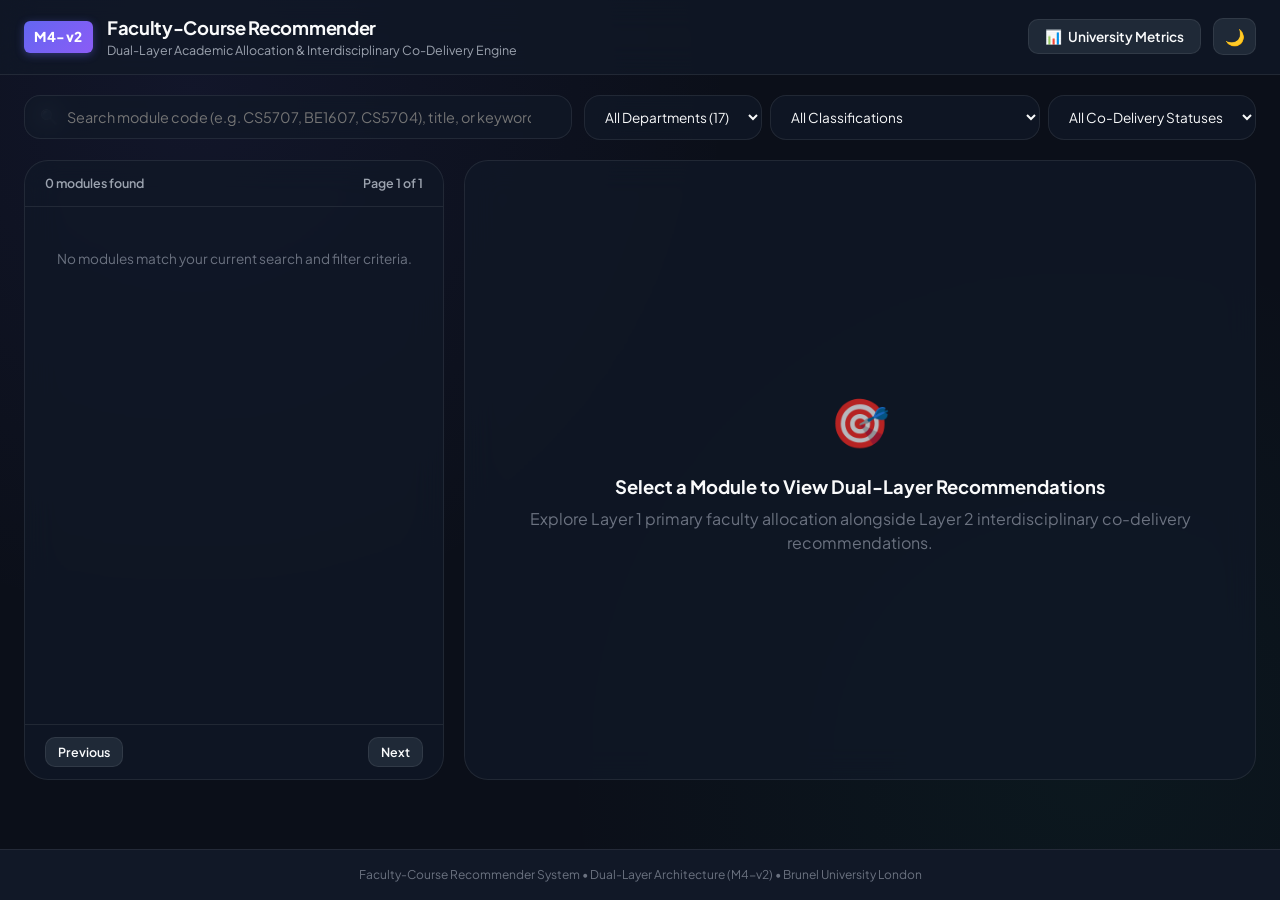
==== index.html @ 1682c849 "feat(ui): add interactive web dashboard and remove landmark presets section" ====
<!DOCTYPE html>
<html lang="en">
<head>
  <meta charset="UTF-8">
  <meta name="viewport" content="width=device-width, initial-scale=1.0">
  <title>Faculty-Course Dual-Layer Recommender (M4-v2)</title>
  <link rel="preconnect" href="https://fonts.googleapis.com">
  <link rel="preconnect" href="https://fonts.gstatic.com" crossorigin>
  <link href="https://fonts.googleapis.com/css2?family=Plus+Jakarta+Sans:wght@300;400;500;600;700;800&family=JetBrains+Mono:wght@400;500;600&display=swap" rel="stylesheet">
  <link rel="stylesheet" href="css/style.css">
</head>
<body class="dark-theme">
  <!-- Header / Navigation -->
  <header class="app-header">
    <div class="header-container">
      <div class="brand-section">
        <div class="logo-badge">M4-v2</div>
        <div class="brand-info">
          <h1>Faculty-Course Recommender</h1>
          <p class="subtitle">Dual-Layer Academic Allocation &amp; Interdisciplinary Co-Delivery Engine</p>
        </div>
      </div>
      <div class="header-actions">
        <button id="toggle-stats-btn" class="btn btn-secondary">
          <span class="icon">📊</span> University Metrics
        </button>
        <button id="theme-toggle" class="btn btn-icon" title="Toggle Theme">
          <span class="theme-icon">🌙</span>
        </button>
      </div>
    </div>
  </header>

  <!-- Metrics / KPI Analytics Panel -->
  <section id="metrics-panel" class="metrics-panel">
    <div class="metrics-container">
      <div class="kpi-grid">
        <div class="kpi-card">
          <div class="kpi-label">Total Catalog Modules</div>
          <div class="kpi-value" id="kpi-total-modules">1,575</div>
          <div class="kpi-subtext">Evaluated University-Wide</div>
        </div>
        <div class="kpi-card">
          <div class="kpi-label">Taught Curriculum Units</div>
          <div class="kpi-value" id="kpi-taught-modules">1,528</div>
          <div class="kpi-subtext">Excludes 47 Placements/Dissertations</div>
        </div>
        <div class="kpi-card highlight-card">
          <div class="kpi-label">Taught Collaboration Coverage</div>
          <div class="kpi-value highlight-text" id="kpi-coverage-pct">81.94%</div>
          <div class="kpi-subtext">1,252 Modules with Co-Delivery</div>
        </div>
        <div class="kpi-card">
          <div class="kpi-label">Interdisciplinary Pairings</div>
          <div class="kpi-value" id="kpi-total-pairings">2,100</div>
          <div class="kpi-subtext">Avg 1.37 Guests / Taught Module</div>
        </div>
      </div>

      <!-- Pedagogical Aspect Distribution Meter -->
      <div class="aspect-distribution-section">
        <div class="section-title-row">
          <h3>Pedagogical Aspect Opportunities Across University</h3>
          <span class="badge badge-accent">11 Interdisciplinary Domains</span>
        </div>
        <div class="aspect-bar-grid" id="aspect-bar-container">
          <!-- Populated by JavaScript -->
        </div>
      </div>
    </div>
  </section>

  <!-- Main App Layout -->
  <main class="app-main">
    <!-- Controls Bar -->
    <section class="controls-section">
      <div class="search-box">
        <span class="search-icon">🔍</span>
        <input type="text" id="module-search" placeholder="Search module code (e.g. CS5707, BE1607, CS5704), title, or keyword..." autocomplete="off">
        <button id="clear-search-btn" class="clear-btn" title="Clear search">✕</button>
      </div>

      <div class="filter-group">
        <select id="department-filter" class="select-dropdown">
          <option value="ALL">All Departments (17)</option>
        </select>

        <select id="classification-filter" class="select-dropdown">
          <option value="ALL">All Classifications</option>
          <option value="taught_academic">Taught Academic</option>
          <option value="independent_project_placement">Placement / Dissertation (Exempt)</option>
        </select>

        <select id="collaboration-filter" class="select-dropdown">
          <option value="ALL">All Co-Delivery Statuses</option>
          <option value="HAS_COLLAB">Active Co-Delivery</option>
          <option value="EXEMPT">Exempt Units</option>
          <option value="NO_COLLAB">No Gaps Identified</option>
        </select>
      </div>
    </section>

    <!-- Two-Column Explorer Layout -->
    <section class="explorer-grid">
      <!-- Left Column: Module Catalog List -->
      <aside class="module-list-panel">
        <div class="list-header">
          <span id="results-count">Loading modules...</span>
          <span id="page-indicator">Page 1</span>
        </div>
        <div class="module-items-container" id="module-list">
          <!-- Dynamic Module List Cards -->
        </div>
        <div class="pagination-controls" id="pagination-controls">
          <button id="prev-page-btn" class="btn btn-sm btn-secondary" disabled>Previous</button>
          <button id="next-page-btn" class="btn btn-sm btn-secondary">Next</button>
        </div>
      </aside>

      <!-- Right Column: Detail Recommendation View -->
      <article class="module-detail-panel" id="detail-panel">
        <div class="empty-detail-state" id="empty-state">
          <div class="empty-icon">🎯</div>
          <h3>Select a Module to View Dual-Layer Recommendations</h3>
          <p>Explore Layer 1 primary faculty allocation alongside Layer 2 interdisciplinary co-delivery recommendations.</p>
        </div>

        <div class="detail-content" id="detail-content" style="display: none;">
          <!-- Detail View Injected Dynamically -->
        </div>
      </article>
    </section>
  </main>

  <footer class="app-footer">
    <div class="footer-container">
      <p>Faculty-Course Recommender System &bull; Dual-Layer Architecture (M4-v2) &bull; Brunel University London</p>
    </div>
  </footer>

  <script src="js/app.js"></script>
</body>
</html>
---- css/style.css ----
/* ==========================================================================
   Faculty-Course Recommender: Dual-Layer (M4-v2) Design System
   ========================================================================== */

:root {
  --bg-primary: #0b0f19;
  --bg-secondary: #111827;
  --bg-card: rgba(17, 24, 39, 0.75);
  --bg-card-hover: rgba(31, 41, 55, 0.85);
  --bg-input: #1f2937;
  
  --border-color: rgba(255, 255, 255, 0.08);
  --border-focus: #6366f1;
  --border-layer-1: rgba(99, 102, 241, 0.35);
  --border-layer-2: rgba(16, 185, 129, 0.35);
  
  --text-primary: #f9fafb;
  --text-secondary: #9ca3af;
  --text-muted: #6b7280;
  
  --accent-primary: #6366f1;
  --accent-secondary: #8b5cf6;
  --accent-cyan: #06b6d4;
  --accent-emerald: #10b981;
  --accent-amber: #f59e0b;
  --accent-rose: #f43f5e;
  
  --layer1-badge: #4f46e5;
  --layer2-badge: #059669;
  
  --radius-sm: 6px;
  --radius-md: 10px;
  --radius-lg: 16px;
  --radius-xl: 24px;
  
  --shadow-sm: 0 1px 2px 0 rgba(0, 0, 0, 0.05);
  --shadow-md: 0 4px 6px -1px rgba(0, 0, 0, 0.3), 0 2px 4px -1px rgba(0, 0, 0, 0.2);
  --shadow-lg: 0 10px 15px -3px rgba(0, 0, 0, 0.4), 0 4px 6px -2px rgba(0, 0, 0, 0.3);
  --shadow-glow: 0 0 25px rgba(99, 102, 241, 0.15);
  
  --font-main: 'Plus Jakarta Sans', -apple-system, BlinkMacSystemFont, 'Segoe UI', Roboto, sans-serif;
  --font-mono: 'JetBrains Mono', monospace;
}

body.light-theme {
  --bg-primary: #f8fafc;
  --bg-secondary: #ffffff;
  --bg-card: rgba(255, 255, 255, 0.85);
  --bg-card-hover: rgba(241, 245, 249, 0.95);
  --bg-input: #f1f5f9;
  
  --border-color: rgba(0, 0, 0, 0.08);
  --border-focus: #4f46e5;
  --border-layer-1: rgba(79, 70, 229, 0.25);
  --border-layer-2: rgba(5, 150, 105, 0.25);
  
  --text-primary: #0f172a;
  --text-secondary: #475569;
  --text-muted: #94a3b8;
  
  --shadow-md: 0 4px 6px -1px rgba(0, 0, 0, 0.06);
  --shadow-lg: 0 10px 15px -3px rgba(0, 0, 0, 0.08);
  --shadow-glow: 0 0 25px rgba(99, 102, 241, 0.08);
}

/* Base Styles */
* {
  box-sizing: border-box;
  margin: 0;
  padding: 0;
}

body {
  font-family: var(--font-main);
  background-color: var(--bg-primary);
  color: var(--text-primary);
  line-height: 1.5;
  min-height: 100vh;
  display: flex;
  flex-direction: column;
  background-image: 
    radial-gradient(circle at 15% 10%, rgba(99, 102, 241, 0.08) 0%, transparent 40%),
    radial-gradient(circle at 85% 85%, rgba(16, 185, 129, 0.05) 0%, transparent 40%);
  background-attachment: fixed;
}

/* Header */
.app-header {
  background: var(--bg-card);
  backdrop-filter: blur(16px);
  border-bottom: 1px solid var(--border-color);
  position: sticky;
  top: 0;
  z-index: 50;
  padding: 0.85rem 1.5rem;
}

.header-container {
  max-width: 1440px;
  margin: 0 auto;
  display: flex;
  justify-content: space-between;
  align-items: center;
}

.brand-section {
  display: flex;
  align-items: center;
  gap: 0.85rem;
}

.logo-badge {
  background: linear-gradient(135deg, var(--accent-primary), var(--accent-secondary));
  color: #fff;
  font-weight: 800;
  font-size: 0.85rem;
  padding: 0.35rem 0.65rem;
  border-radius: var(--radius-sm);
  letter-spacing: 0.5px;
  box-shadow: 0 2px 8px rgba(99, 102, 241, 0.4);
}

.brand-info h1 {
  font-size: 1.15rem;
  font-weight: 700;
  letter-spacing: -0.3px;
}

.brand-info .subtitle {
  font-size: 0.78rem;
  color: var(--text-secondary);
}

.header-actions {
  display: flex;
  align-items: center;
  gap: 0.75rem;
}

/* Buttons */
.btn {
  font-family: var(--font-main);
  font-size: 0.85rem;
  font-weight: 600;
  padding: 0.5rem 1rem;
  border-radius: var(--radius-md);
  border: 1px solid transparent;
  cursor: pointer;
  display: inline-flex;
  align-items: center;
  gap: 0.4rem;
  transition: all 0.2s ease;
}

.btn-secondary {
  background: var(--bg-input);
  color: var(--text-primary);
  border-color: var(--border-color);
}

.btn-secondary:hover {
  background: var(--bg-card-hover);
  border-color: var(--accent-primary);
}

.btn-icon {
  background: var(--bg-input);
  color: var(--text-primary);
  border: 1px solid var(--border-color);
  padding: 0.45rem 0.65rem;
  border-radius: var(--radius-md);
  font-size: 1rem;
}

.btn-sm {
  padding: 0.35rem 0.75rem;
  font-size: 0.78rem;
}

/* Metrics & KPI Panel */
.metrics-panel {
  background: var(--bg-secondary);
  border-bottom: 1px solid var(--border-color);
  padding: 1.25rem 1.5rem;
  display: none; /* Toggled by user */
  animation: slideDown 0.3s cubic-bezier(0.16, 1, 0.3, 1);
}

.metrics-panel.open {
  display: block;
}

@keyframes slideDown {
  from { opacity: 0; transform: translateY(-10px); }
  to { opacity: 1; transform: translateY(0); }
}

.metrics-container {
  max-width: 1440px;
  margin: 0 auto;
}

.kpi-grid {
  display: grid;
  grid-template-columns: repeat(auto-fit, minmax(220px, 1fr));
  gap: 1rem;
  margin-bottom: 1.25rem;
}

.kpi-card {
  background: var(--bg-card);
  border: 1px solid var(--border-color);
  padding: 1rem 1.25rem;
  border-radius: var(--radius-lg);
  backdrop-filter: blur(8px);
}

.kpi-card.highlight-card {
  background: linear-gradient(135deg, rgba(16, 185, 129, 0.12), rgba(6, 182, 212, 0.08));
  border-color: var(--border-layer-2);
}

.kpi-label {
  font-size: 0.75rem;
  font-weight: 600;
  text-transform: uppercase;
  letter-spacing: 0.5px;
  color: var(--text-muted);
  margin-bottom: 0.25rem;
}

.kpi-value {
  font-size: 1.8rem;
  font-weight: 800;
  color: var(--text-primary);
  font-family: var(--font-mono);
}

.kpi-value.highlight-text {
  color: var(--accent-emerald);
}

.kpi-subtext {
  font-size: 0.75rem;
  color: var(--text-secondary);
}

/* Aspect Distribution */
.aspect-distribution-section {
  background: var(--bg-card);
  border: 1px solid var(--border-color);
  border-radius: var(--radius-lg);
  padding: 1.25rem;
}

.section-title-row {
  display: flex;
  justify-content: space-between;
  align-items: center;
  margin-bottom: 1rem;
}

.section-title-row h3 {
  font-size: 0.95rem;
  font-weight: 700;
}

.aspect-bar-grid {
  display: grid;
  grid-template-columns: repeat(auto-fit, minmax(280px, 1fr));
  gap: 0.75rem 1.5rem;
}

.aspect-bar-item {
  display: flex;
  flex-direction: column;
  gap: 0.25rem;
}

.aspect-bar-info {
  display: flex;
  justify-content: space-between;
  font-size: 0.78rem;
}

.aspect-bar-title {
  color: var(--text-secondary);
  font-weight: 500;
}

.aspect-bar-count {
  font-family: var(--font-mono);
  font-weight: 600;
  color: var(--text-primary);
}

.aspect-bar-track {
  height: 6px;
  background: var(--bg-input);
  border-radius: 999px;
  overflow: hidden;
}

.aspect-bar-fill {
  height: 100%;
  border-radius: 999px;
  background: linear-gradient(90deg, var(--accent-primary), var(--accent-cyan));
  transition: width 0.6s ease;
}

/* Main Content Layout */
.app-main {
  max-width: 1440px;
  margin: 0 auto;
  padding: 1.25rem 1.5rem;
  flex: 1;
  width: 100%;
  display: flex;
  flex-direction: column;
  gap: 1.25rem;
}

/* Controls Bar */
.controls-section {
  display: flex;
  flex-wrap: wrap;
  gap: 0.75rem;
  align-items: center;
}

.search-box {
  flex: 1;
  min-width: 320px;
  position: relative;
}

.search-icon {
  position: absolute;
  left: 1rem;
  top: 50%;
  transform: translateY(-50%);
  font-size: 0.9rem;
  color: var(--text-muted);
}

.search-box input {
  width: 100%;
  padding: 0.75rem 2.5rem 0.75rem 2.6rem;
  background: var(--bg-card);
  border: 1px solid var(--border-color);
  border-radius: var(--radius-lg);
  color: var(--text-primary);
  font-size: 0.9rem;
  font-family: var(--font-main);
  transition: all 0.2s ease;
  backdrop-filter: blur(12px);
}

.search-box input:focus {
  outline: none;
  border-color: var(--border-focus);
  box-shadow: 0 0 0 3px rgba(99, 102, 241, 0.2);
}

.clear-btn {
  position: absolute;
  right: 0.85rem;
  top: 50%;
  transform: translateY(-50%);
  background: transparent;
  border: none;
  color: var(--text-muted);
  cursor: pointer;
  font-size: 0.85rem;
  padding: 0.25rem;
  display: none;
}

.clear-btn.visible {
  display: block;
}

.filter-group {
  display: flex;
  flex-wrap: wrap;
  gap: 0.5rem;
}

.select-dropdown {
  background: var(--bg-card);
  color: var(--text-primary);
  border: 1px solid var(--border-color);
  padding: 0.75rem 1rem;
  border-radius: var(--radius-lg);
  font-size: 0.85rem;
  font-family: var(--font-main);
  cursor: pointer;
  backdrop-filter: blur(12px);
  transition: all 0.2s ease;
}

.select-dropdown:focus {
  outline: none;
  border-color: var(--border-focus);
}

/* Badges */
.badge {
  font-size: 0.7rem;
  font-weight: 600;
  padding: 0.2rem 0.5rem;
  border-radius: 999px;
  display: inline-flex;
  align-items: center;
  gap: 0.25rem;
  letter-spacing: 0.2px;
}

.badge-xs {
  font-size: 0.65rem;
  padding: 0.1rem 0.4rem;
}

.badge-layer1 {
  background: rgba(99, 102, 241, 0.18);
  color: #a5b4fc;
  border: 1px solid rgba(99, 102, 241, 0.35);
}

.badge-layer2 {
  background: rgba(16, 185, 129, 0.18);
  color: #6ee7b7;
  border: 1px solid rgba(16, 185, 129, 0.35);
}

.badge-accent {
  background: rgba(6, 182, 212, 0.18);
  color: #67e8f9;
  border: 1px solid rgba(6, 182, 212, 0.35);
}

.badge-warn {
  background: rgba(245, 158, 11, 0.18);
  color: #fcd34d;
  border: 1px solid rgba(245, 158, 11, 0.35);
}

.badge-gray {
  background: rgba(107, 114, 128, 0.18);
  color: #d1d5db;
  border: 1px solid rgba(107, 114, 128, 0.35);
}

/* Explorer Grid */
.explorer-grid {
  display: grid;
  grid-template-columns: 420px 1fr;
  gap: 1.25rem;
  flex: 1;
  min-height: 600px;
}

@media (max-width: 1024px) {
  .explorer-grid {
    grid-template-columns: 1fr;
  }
}

/* Left Column: Module List */
.module-list-panel {
  background: var(--bg-card);
  border: 1px solid var(--border-color);
  border-radius: var(--radius-xl);
  display: flex;
  flex-direction: column;
  overflow: hidden;
  backdrop-filter: blur(16px);
  max-height: calc(100vh - 280px);
}

.list-header {
  padding: 0.85rem 1.25rem;
  border-bottom: 1px solid var(--border-color);
  display: flex;
  justify-content: space-between;
  font-size: 0.78rem;
  color: var(--text-secondary);
  font-weight: 600;
}

.module-items-container {
  overflow-y: auto;
  flex: 1;
  padding: 0.6rem;
  display: flex;
  flex-direction: column;
  gap: 0.5rem;
}

.module-item-card {
  padding: 0.85rem 1rem;
  background: rgba(255, 255, 255, 0.02);
  border: 1px solid transparent;
  border-radius: var(--radius-lg);
  cursor: pointer;
  transition: all 0.2s ease;
  display: flex;
  flex-direction: column;
  gap: 0.4rem;
}

.module-item-card:hover {
  background: var(--bg-card-hover);
  border-color: var(--border-color);
  transform: translateX(2px);
}

.module-item-card.active {
  background: linear-gradient(135deg, rgba(99, 102, 241, 0.15), rgba(16, 185, 129, 0.08));
  border-color: var(--accent-primary);
  box-shadow: var(--shadow-glow);
}

.item-top-row {
  display: flex;
  justify-content: space-between;
  align-items: center;
}

.item-code {
  font-family: var(--font-mono);
  font-size: 0.82rem;
  font-weight: 700;
  color: var(--accent-cyan);
}

.item-title {
  font-size: 0.88rem;
  font-weight: 600;
  color: var(--text-primary);
  line-height: 1.3;
}

.item-dept {
  font-size: 0.75rem;
  color: var(--text-muted);
}

.item-footer-row {
  display: flex;
  justify-content: space-between;
  align-items: center;
  margin-top: 0.2rem;
}

.item-lead {
  font-size: 0.75rem;
  color: var(--text-secondary);
  font-weight: 500;
}

.pagination-controls {
  padding: 0.75rem 1.25rem;
  border-top: 1px solid var(--border-color);
  display: flex;
  justify-content: space-between;
  align-items: center;
}

/* Right Column: Module Detail View */
.module-detail-panel {
  background: var(--bg-card);
  border: 1px solid var(--border-color);
  border-radius: var(--radius-xl);
  padding: 1.5rem;
  overflow-y: auto;
  max-height: calc(100vh - 280px);
  backdrop-filter: blur(16px);
}

.empty-detail-state {
  height: 100%;
  min-height: 400px;
  display: flex;
  flex-direction: column;
  justify-content: center;
  align-items: center;
  text-align: center;
  color: var(--text-muted);
  padding: 2rem;
}

.empty-icon {
  font-size: 3rem;
  margin-bottom: 1rem;
  opacity: 0.7;
}

.empty-detail-state h3 {
  font-size: 1.15rem;
  color: var(--text-primary);
  margin-bottom: 0.4rem;
}

/* Detail Header Banner */
.detail-banner {
  border-bottom: 1px solid var(--border-color);
  padding-bottom: 1.25rem;
  margin-bottom: 1.5rem;
}

.banner-meta-row {
  display: flex;
  justify-content: space-between;
  align-items: center;
  margin-bottom: 0.5rem;
}

.banner-code-badge {
  font-family: var(--font-mono);
  font-size: 0.95rem;
  font-weight: 800;
  color: var(--accent-cyan);
  background: rgba(6, 182, 212, 0.12);
  padding: 0.25rem 0.65rem;
  border-radius: var(--radius-md);
  border: 1px solid rgba(6, 182, 212, 0.3);
}

.banner-title {
  font-size: 1.5rem;
  font-weight: 800;
  line-height: 1.25;
  color: var(--text-primary);
  margin-bottom: 0.5rem;
  letter-spacing: -0.5px;
}

.banner-info-grid {
  display: flex;
  flex-wrap: wrap;
  gap: 1.25rem;
  font-size: 0.82rem;
  color: var(--text-secondary);
}

.banner-info-item strong {
  color: var(--text-primary);
}

/* Dual Layer Container */
.layers-container {
  display: flex;
  flex-direction: column;
  gap: 1.75rem;
}

/* Layer Card Shared */
.layer-card {
  border-radius: var(--radius-lg);
  overflow: hidden;
  border: 1px solid var(--border-color);
  background: rgba(255, 255, 255, 0.02);
}

.layer-1-card {
  border-color: var(--border-layer-1);
}

.layer-2-card {
  border-color: var(--border-layer-2);
}

.layer-header {
  padding: 1rem 1.25rem;
  display: flex;
  justify-content: space-between;
  align-items: center;
  border-bottom: 1px solid var(--border-color);
}

.layer-1-card .layer-header {
  background: linear-gradient(90deg, rgba(99, 102, 241, 0.12), transparent);
}

.layer-2-card .layer-header {
  background: linear-gradient(90deg, rgba(16, 185, 129, 0.12), transparent);
}

.layer-title-wrap {
  display: flex;
  align-items: center;
  gap: 0.65rem;
}

.layer-title-wrap h3 {
  font-size: 1rem;
  font-weight: 700;
}

.layer-body {
  padding: 1.25rem;
}

/* Layer 1 Lead Profile */
.lead-faculty-card {
  display: flex;
  justify-content: space-between;
  align-items: center;
  background: var(--bg-input);
  border: 1px solid var(--border-color);
  padding: 1rem 1.25rem;
  border-radius: var(--radius-md);
  margin-bottom: 1rem;
}

.faculty-name-dept h4 {
  font-size: 1.05rem;
  font-weight: 700;
  color: var(--text-primary);
}

.faculty-dept-pos {
  font-size: 0.8rem;
  color: var(--text-secondary);
}

.faculty-score-pill {
  text-align: right;
}

.score-num {
  font-family: var(--font-mono);
  font-size: 1.15rem;
  font-weight: 800;
  color: var(--accent-primary);
}

.score-label {
  font-size: 0.7rem;
  color: var(--text-muted);
  text-transform: uppercase;
}

/* Top 5 Internal Faculty Accordion */
.top5-ranking-section {
  margin-top: 1rem;
}

.ranking-title {
  font-size: 0.82rem;
  font-weight: 700;
  color: var(--text-secondary);
  text-transform: uppercase;
  letter-spacing: 0.5px;
  margin-bottom: 0.65rem;
}

.internal-faculty-list {
  display: flex;
  flex-direction: column;
  gap: 0.5rem;
}

.internal-faculty-row {
  display: flex;
  justify-content: space-between;
  align-items: center;
  padding: 0.65rem 0.85rem;
  background: rgba(255, 255, 255, 0.02);
  border: 1px solid var(--border-color);
  border-radius: var(--radius-md);
  font-size: 0.82rem;
}

.rank-badge {
  font-family: var(--font-mono);
  font-size: 0.75rem;
  font-weight: 700;
  color: var(--text-muted);
  width: 28px;
}

.internal-faculty-info {
  flex: 1;
}

.internal-faculty-info strong {
  color: var(--text-primary);
}

.internal-faculty-info span {
  color: var(--text-muted);
  font-size: 0.78rem;
  margin-left: 0.4rem;
}

.topic-tags {
  display: flex;
  flex-wrap: wrap;
  gap: 0.3rem;
  margin-top: 0.25rem;
}

.topic-tag {
  background: rgba(99, 102, 241, 0.12);
  color: #c7d2fe;
  font-size: 0.68rem;
  padding: 0.1rem 0.4rem;
  border-radius: var(--radius-sm);
}

/* Layer 2 Gaps & Collaborators */
.curriculum-gaps-block {
  margin-bottom: 1.25rem;
}

.gaps-list {
  display: flex;
  flex-wrap: wrap;
  gap: 0.5rem;
  margin-top: 0.5rem;
}

.gap-pill {
  background: var(--bg-input);
  border: 1px solid var(--border-color);
  padding: 0.4rem 0.75rem;
  border-radius: var(--radius-md);
  font-size: 0.78rem;
  display: flex;
  align-items: center;
  gap: 0.5rem;
}

.gap-title {
  font-weight: 600;
  color: var(--text-primary);
}

.collab-cards-list {
  display: flex;
  flex-direction: column;
  gap: 0.85rem;
}

.collab-card {
  background: var(--bg-input);
  border: 1px solid var(--border-layer-2);
  border-radius: var(--radius-md);
  padding: 1rem 1.25rem;
  display: flex;
  flex-direction: column;
  gap: 0.65rem;
  box-shadow: 0 4px 12px rgba(0, 0, 0, 0.15);
}

.collab-card-header {
  display: flex;
  justify-content: space-between;
  align-items: flex-start;
}

.collab-name-dept h4 {
  font-size: 1rem;
  font-weight: 700;
  color: var(--text-primary);
}

.collab-dept {
  font-size: 0.8rem;
  color: var(--accent-emerald);
  font-weight: 600;
}

.collab-aspect-badge {
  background: rgba(16, 185, 129, 0.15);
  color: #6ee7b7;
  border: 1px solid rgba(16, 185, 129, 0.3);
  font-size: 0.75rem;
  font-weight: 600;
  padding: 0.25rem 0.6rem;
  border-radius: var(--radius-sm);
}

.collab-rationale {
  font-size: 0.82rem;
  color: var(--text-secondary);
  line-height: 1.45;
  background: rgba(0, 0, 0, 0.2);
  padding: 0.65rem 0.85rem;
  border-radius: var(--radius-sm);
  border-left: 3px solid var(--accent-emerald);
}

.collab-scores-row {
  display: flex;
  gap: 1.5rem;
  font-size: 0.75rem;
  color: var(--text-muted);
}

.collab-score-item strong {
  color: var(--text-primary);
  font-family: var(--font-mono);
}

/* Exemption Block */
.exemption-banner {
  background: rgba(107, 114, 128, 0.12);
  border: 1px dashed var(--border-color);
  padding: 1.25rem;
  border-radius: var(--radius-md);
  text-align: center;
  color: var(--text-secondary);
  font-size: 0.85rem;
}

.exemption-banner strong {
  color: var(--text-primary);
  display: block;
  margin-bottom: 0.25rem;
}

/* Footer */
.app-footer {
  border-top: 1px solid var(--border-color);
  background: var(--bg-secondary);
  padding: 1rem 1.5rem;
  text-align: center;
  font-size: 0.75rem;
  color: var(--text-muted);
}
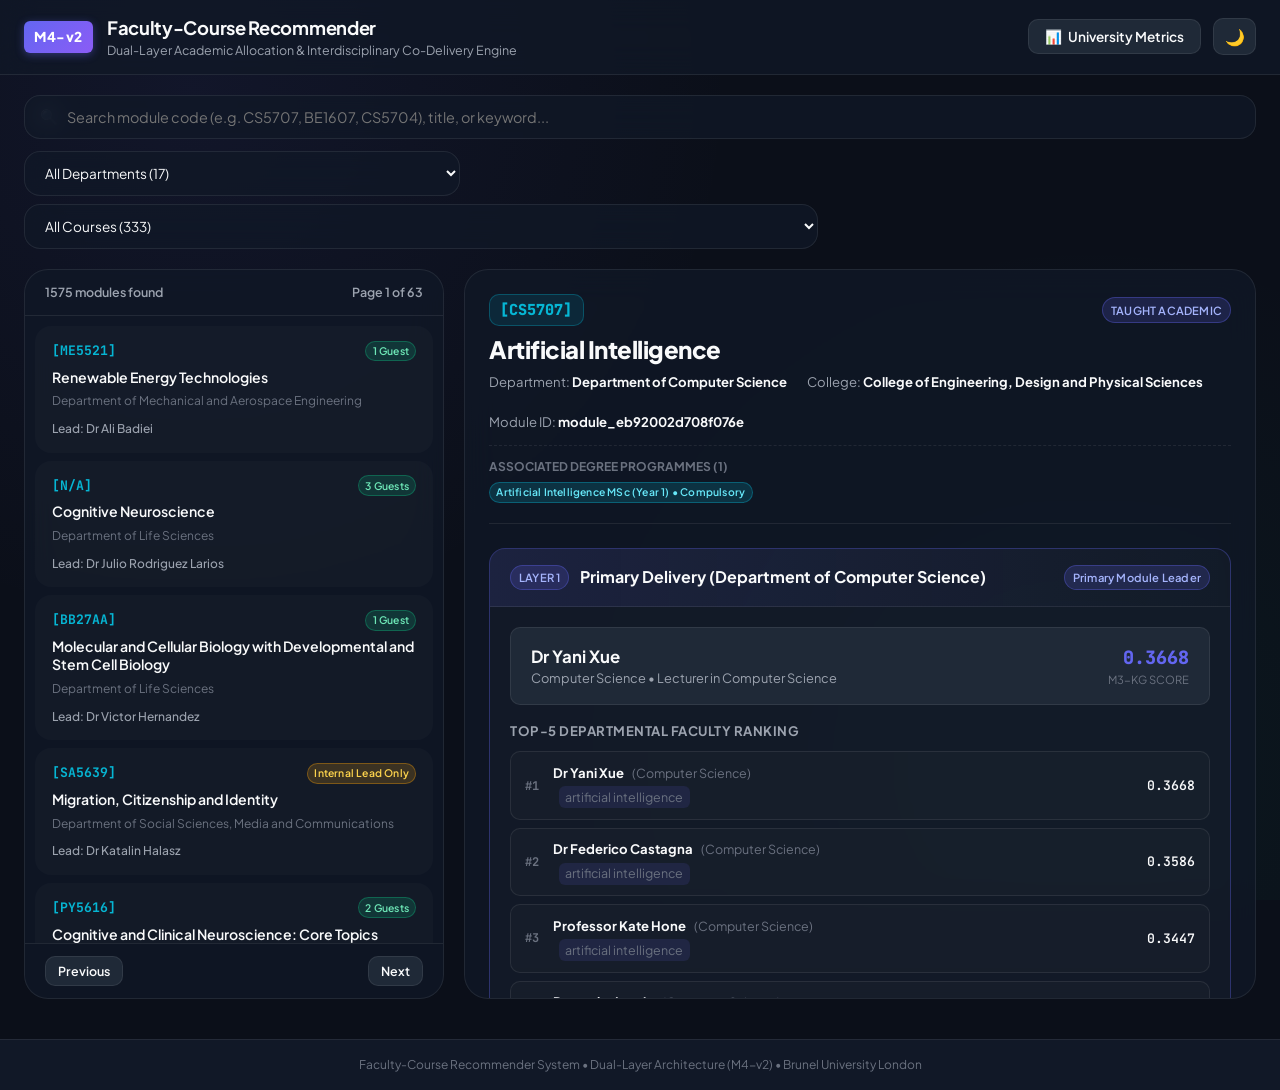
==== commit b91774f7: "feat(ui): replace classification and co-delivery filters with cascading courses dropdown" ====
--- a/index.html
+++ b/index.html
@@ -81,21 +81,12 @@
       </div>
 
       <div class="filter-group">
-        <select id="department-filter" class="select-dropdown">
+        <select id="department-filter" class="select-dropdown" title="Filter by Offering Department">
           <option value="ALL">All Departments (17)</option>
         </select>
 
-        <select id="classification-filter" class="select-dropdown">
-          <option value="ALL">All Classifications</option>
-          <option value="taught_academic">Taught Academic</option>
-          <option value="independent_project_placement">Placement / Dissertation (Exempt)</option>
-        </select>
-
-        <select id="collaboration-filter" class="select-dropdown">
-          <option value="ALL">All Co-Delivery Statuses</option>
-          <option value="HAS_COLLAB">Active Co-Delivery</option>
-          <option value="EXEMPT">Exempt Units</option>
-          <option value="NO_COLLAB">No Gaps Identified</option>
+        <select id="course-filter" class="select-dropdown" title="Filter by Degree Course / Programme">
+          <option value="ALL">All Courses (333)</option>
         </select>
       </div>
     </section>
--- a/css/style.css
+++ b/css/style.css
@@ -457,12 +457,13 @@
   grid-template-columns: 420px 1fr;
   gap: 1.25rem;
   flex: 1;
-  min-height: 600px;
+  min-height: 750px;
 }
 
 @media (max-width: 1024px) {
   .explorer-grid {
     grid-template-columns: 1fr;
+    min-height: auto;
   }
 }
 
@@ -475,7 +476,8 @@
   flex-direction: column;
   overflow: hidden;
   backdrop-filter: blur(16px);
-  max-height: calc(100vh - 280px);
+  height: calc(100vh - 170px);
+  min-height: 720px;
 }
 
 .list-header {
@@ -574,7 +576,8 @@
   border-radius: var(--radius-xl);
   padding: 1.5rem;
   overflow-y: auto;
-  max-height: calc(100vh - 280px);
+  height: calc(100vh - 170px);
+  min-height: 720px;
   backdrop-filter: blur(16px);
 }
 
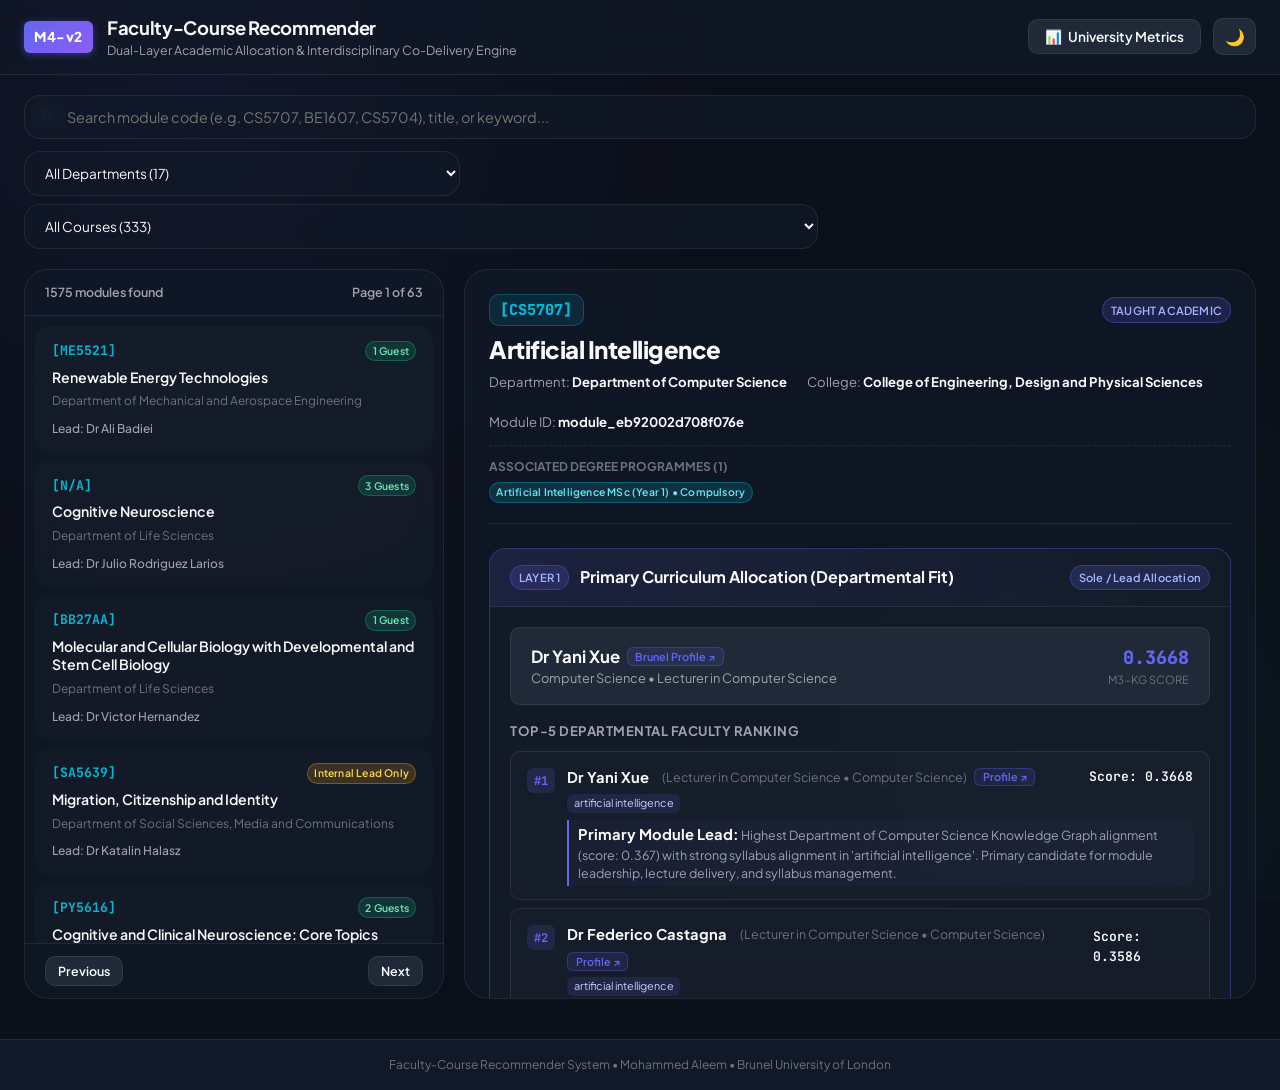
==== commit 74243c73: "Added the profile redirection link and realtime explanations" ====
--- a/index.html
+++ b/index.html
@@ -1,14 +1,18 @@
 <!DOCTYPE html>
 <html lang="en">
+
 <head>
   <meta charset="UTF-8">
   <meta name="viewport" content="width=device-width, initial-scale=1.0">
   <title>Faculty-Course Dual-Layer Recommender (M4-v2)</title>
   <link rel="preconnect" href="https://fonts.googleapis.com">
   <link rel="preconnect" href="https://fonts.gstatic.com" crossorigin>
-  <link href="https://fonts.googleapis.com/css2?family=Plus+Jakarta+Sans:wght@300;400;500;600;700;800&family=JetBrains+Mono:wght@400;500;600&display=swap" rel="stylesheet">
-  <link rel="stylesheet" href="css/style.css">
+  <link
+    href="https://fonts.googleapis.com/css2?family=Plus+Jakarta+Sans:wght@300;400;500;600;700;800&family=JetBrains+Mono:wght@400;500;600&display=swap"
+    rel="stylesheet">
+  <link rel="stylesheet" href="css/style.css?v=3">
 </head>
+
 <body class="dark-theme">
   <!-- Header / Navigation -->
   <header class="app-header">
@@ -76,7 +80,8 @@
     <section class="controls-section">
       <div class="search-box">
         <span class="search-icon">🔍</span>
-        <input type="text" id="module-search" placeholder="Search module code (e.g. CS5707, BE1607, CS5704), title, or keyword..." autocomplete="off">
+        <input type="text" id="module-search"
+          placeholder="Search module code (e.g. CS5707, BE1607, CS5704), title, or keyword..." autocomplete="off">
         <button id="clear-search-btn" class="clear-btn" title="Clear search">✕</button>
       </div>
 
@@ -113,7 +118,8 @@
         <div class="empty-detail-state" id="empty-state">
           <div class="empty-icon">🎯</div>
           <h3>Select a Module to View Dual-Layer Recommendations</h3>
-          <p>Explore Layer 1 primary faculty allocation alongside Layer 2 interdisciplinary co-delivery recommendations.</p>
+          <p>Explore Layer 1 primary faculty allocation alongside Layer 2 interdisciplinary co-delivery recommendations.
+          </p>
         </div>
 
         <div class="detail-content" id="detail-content" style="display: none;">
@@ -125,10 +131,11 @@
 
   <footer class="app-footer">
     <div class="footer-container">
-      <p>Faculty-Course Recommender System &bull; Dual-Layer Architecture (M4-v2) &bull; Brunel University London</p>
+      <p>Faculty-Course Recommender System &bull; Mohammed Aleem &bull; Brunel University of London</p>
     </div>
   </footer>
 
-  <script src="js/app.js"></script>
+  <script src="js/app.js?v=3"></script>
 </body>
-</html>
+
+</html>
--- a/css/style.css
+++ b/css/style.css
@@ -723,6 +723,50 @@
   color: var(--text-primary);
 }
 
+.faculty-name-row {
+  display: inline-flex;
+  align-items: center;
+  gap: 0.45rem;
+  flex-wrap: wrap;
+}
+
+.profile-link-badge {
+  display: inline-flex;
+  align-items: center;
+  gap: 0.2rem;
+  font-size: 0.68rem;
+  font-weight: 600;
+  color: var(--accent-primary);
+  background: rgba(99, 102, 241, 0.12);
+  border: 1px solid rgba(99, 102, 241, 0.3);
+  padding: 0.12rem 0.45rem;
+  border-radius: var(--radius-sm);
+  text-decoration: none;
+  transition: all 0.2s ease;
+  line-height: 1.2;
+}
+
+.profile-link-badge:hover {
+  background: var(--accent-primary);
+  color: #ffffff;
+  border-color: var(--accent-primary);
+  transform: translateY(-1px);
+  box-shadow: 0 2px 6px rgba(99, 102, 241, 0.35);
+}
+
+.profile-link-collab {
+  color: var(--accent-emerald);
+  background: rgba(16, 185, 129, 0.12);
+  border-color: rgba(16, 185, 129, 0.3);
+}
+
+.profile-link-collab:hover {
+  background: var(--accent-emerald);
+  color: #ffffff;
+  border-color: var(--accent-emerald);
+  box-shadow: 0 2px 6px rgba(16, 185, 129, 0.35);
+}
+
 .faculty-dept-pos {
   font-size: 0.8rem;
   color: var(--text-secondary);
@@ -767,42 +811,73 @@
 
 .internal-faculty-row {
   display: flex;
-  justify-content: space-between;
-  align-items: center;
-  padding: 0.65rem 0.85rem;
+  align-items: flex-start;
+  gap: 0.75rem;
+  padding: 0.85rem 1rem;
   background: rgba(255, 255, 255, 0.02);
   border: 1px solid var(--border-color);
   border-radius: var(--radius-md);
   font-size: 0.82rem;
+  transition: all 0.2s ease;
+}
+
+.internal-faculty-row:hover {
+  background: rgba(255, 255, 255, 0.04);
+  border-color: rgba(99, 102, 241, 0.3);
 }
 
 .rank-badge {
   font-family: var(--font-mono);
   font-size: 0.75rem;
   font-weight: 700;
-  color: var(--text-muted);
-  width: 28px;
+  color: var(--accent-primary);
+  background: rgba(99, 102, 241, 0.15);
+  padding: 0.2rem 0.45rem;
+  border-radius: var(--radius-sm);
+  text-align: center;
+  margin-top: 0.15rem;
 }
 
 .internal-faculty-info {
   flex: 1;
 }
 
+.internal-faculty-header-line {
+  display: flex;
+  justify-content: space-between;
+  align-items: center;
+  margin-bottom: 0.25rem;
+}
+
 .internal-faculty-info strong {
   color: var(--text-primary);
-}
-
-.internal-faculty-info span {
+  font-size: 0.92rem;
+}
+
+.faculty-pos-dept {
   color: var(--text-muted);
   font-size: 0.78rem;
-  margin-left: 0.4rem;
+  margin-left: 0.35rem;
+}
+
+.internal-faculty-rationale {
+  margin-top: 0.45rem;
+  font-size: 0.78rem;
+  line-height: 1.45;
+  color: var(--text-secondary);
+  border-left: 2px solid var(--accent-primary);
+  padding-left: 0.55rem;
+  background: rgba(99, 102, 241, 0.04);
+  padding-top: 0.25rem;
+  padding-bottom: 0.25rem;
+  border-radius: 0 var(--radius-sm) var(--radius-sm) 0;
 }
 
 .topic-tags {
   display: flex;
   flex-wrap: wrap;
   gap: 0.3rem;
-  margin-top: 0.25rem;
+  margin-top: 0.35rem;
 }
 
 .topic-tag {
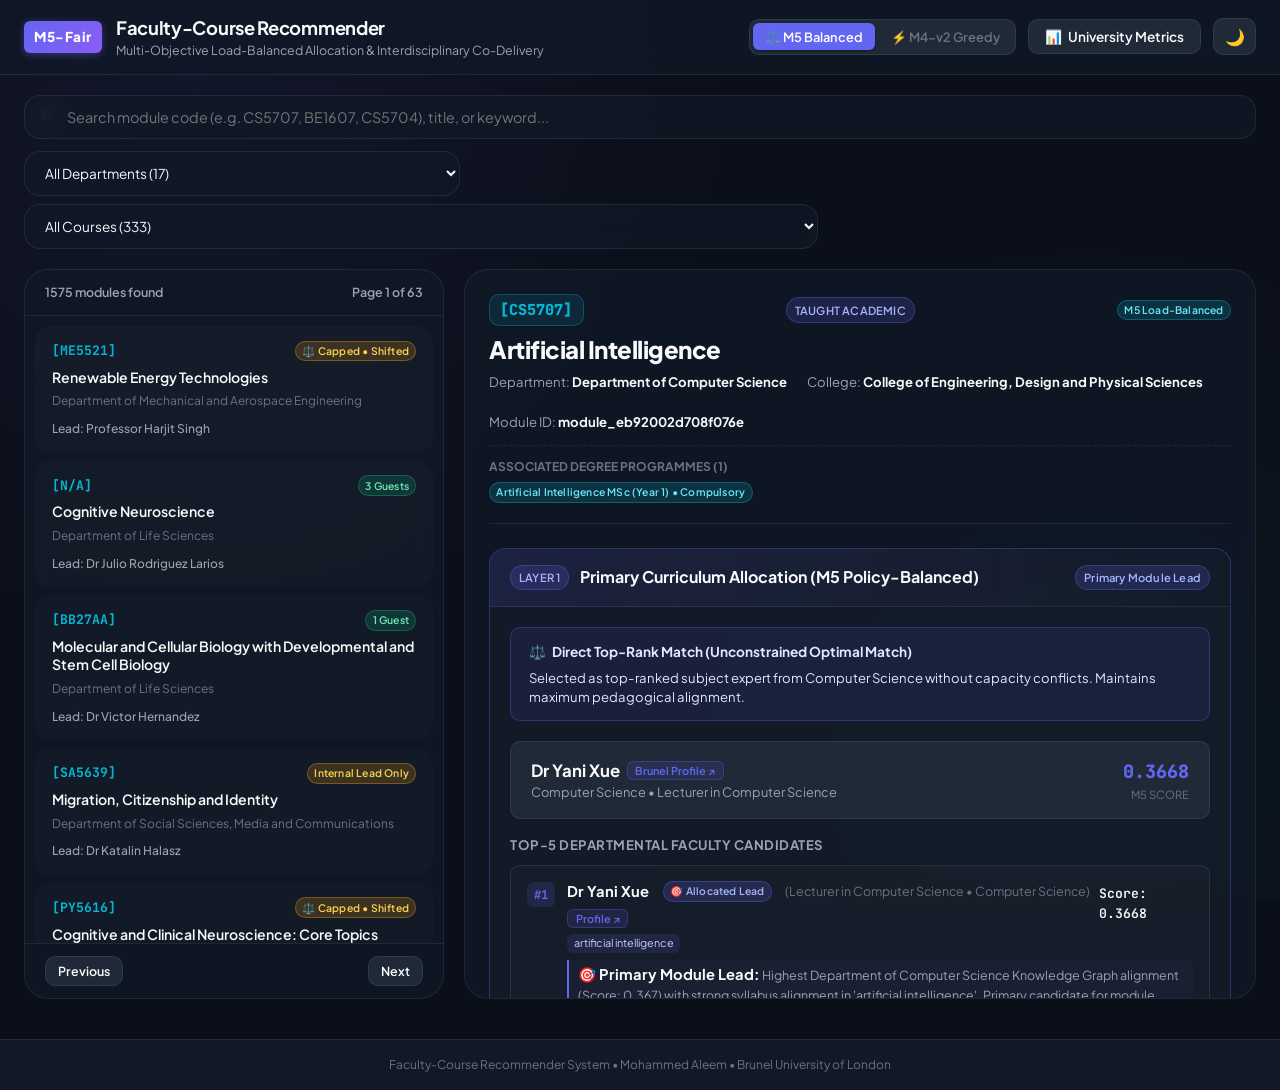
==== commit 10897851: "Added m5 implementation-initial" ====
--- a/index.html
+++ b/index.html
@@ -18,13 +18,22 @@
   <header class="app-header">
     <div class="header-container">
       <div class="brand-section">
-        <div class="logo-badge">M4-v2</div>
+        <div class="logo-badge" id="app-version-badge">M5-Fair</div>
         <div class="brand-info">
           <h1>Faculty-Course Recommender</h1>
-          <p class="subtitle">Dual-Layer Academic Allocation &amp; Interdisciplinary Co-Delivery Engine</p>
+          <p class="subtitle">Multi-Objective Load-Balanced Allocation &amp; Interdisciplinary Co-Delivery</p>
         </div>
       </div>
       <div class="header-actions">
+        <!-- Model / Engine Mode Switcher -->
+        <div class="mode-switch-group">
+          <button id="mode-m5-btn" class="btn btn-mode active" title="M5: Multi-Objective Constrained Load Balancing (Fairness & Capacity Quotas)">
+            ⚖️ M5 Balanced
+          </button>
+          <button id="mode-m4-btn" class="btn btn-mode" title="M4-v2: Unconstrained Greedy Expertise Matching">
+            ⚡ M4-v2 Greedy
+          </button>
+        </div>
         <button id="toggle-stats-btn" class="btn btn-secondary">
           <span class="icon">📊</span> University Metrics
         </button>
@@ -50,14 +59,24 @@
           <div class="kpi-subtext">Excludes 47 Placements/Dissertations</div>
         </div>
         <div class="kpi-card highlight-card">
-          <div class="kpi-label">Taught Collaboration Coverage</div>
-          <div class="kpi-value highlight-text" id="kpi-coverage-pct">81.94%</div>
-          <div class="kpi-subtext">1,252 Modules with Co-Delivery</div>
+          <div class="kpi-label">Workload Gini Inequality</div>
+          <div class="kpi-value highlight-text" id="kpi-gini-val">0.5385</div>
+          <div class="kpi-subtext" id="kpi-gini-subtext">M5: -29.02% Inequality Drop vs Greedy (0.7587)</div>
         </div>
         <div class="kpi-card">
-          <div class="kpi-label">Interdisciplinary Pairings</div>
-          <div class="kpi-value" id="kpi-total-pairings">2,100</div>
-          <div class="kpi-subtext">Avg 1.37 Guests / Taught Module</div>
+          <div class="kpi-label">Active Faculty Utilization</div>
+          <div class="kpi-value" id="kpi-faculty-util">64.72%</div>
+          <div class="kpi-subtext" id="kpi-util-subtext">410 / 634 Faculty (+15.8% vs Greedy)</div>
+        </div>
+        <div class="kpi-card">
+          <div class="kpi-label">Taught Co-Delivery Coverage</div>
+          <div class="kpi-value" id="kpi-coverage-pct">81.94%</div>
+          <div class="kpi-subtext">1,252 Modules with Interdisciplinary Guests</div>
+        </div>
+        <div class="kpi-card">
+          <div class="kpi-label">Top-10 Workload Share</div>
+          <div class="kpi-value" id="kpi-top10-conc">9.62%</div>
+          <div class="kpi-subtext">Halved from 17.93% in Greedy</div>
         </div>
       </div>
 
--- a/css/style.css
+++ b/css/style.css
@@ -1000,6 +1000,90 @@
   margin-bottom: 0.25rem;
 }
 
+/* M5 Mode Switcher & Policy Alert Styling */
+.mode-switch-group {
+  display: flex;
+  background: var(--bg-input);
+  border: 1px solid var(--border-color);
+  border-radius: var(--radius-md);
+  padding: 0.2rem;
+  gap: 0.2rem;
+}
+
+.btn-mode {
+  background: transparent;
+  color: var(--text-muted);
+  border: none;
+  font-family: var(--font-main);
+  font-size: 0.8rem;
+  font-weight: 600;
+  padding: 0.35rem 0.75rem;
+  border-radius: var(--radius-sm);
+  cursor: pointer;
+  transition: all 0.2s ease;
+}
+
+.btn-mode:hover {
+  color: var(--text-primary);
+}
+
+.btn-mode.active {
+  background: var(--accent-primary);
+  color: #ffffff;
+  box-shadow: 0 1px 3px rgba(0, 0, 0, 0.3);
+}
+
+.m5-policy-banner {
+  margin-bottom: 1.25rem;
+  padding: 0.9rem 1.1rem;
+  border-radius: var(--radius-md);
+  font-size: 0.82rem;
+  line-height: 1.45;
+  display: flex;
+  flex-direction: column;
+  gap: 0.35rem;
+}
+
+.m5-policy-banner.balanced-optimal {
+  background: rgba(99, 102, 241, 0.1);
+  border: 1px solid rgba(99, 102, 241, 0.3);
+  color: #e0e7ff;
+}
+
+.m5-policy-banner.capacity-enforced {
+  background: rgba(245, 158, 11, 0.1);
+  border: 1px solid rgba(245, 158, 11, 0.3);
+  color: #fef3c7;
+}
+
+.m5-policy-title {
+  font-weight: 700;
+  font-size: 0.85rem;
+  display: flex;
+  align-items: center;
+  gap: 0.4rem;
+}
+
+.m5-policy-balanced-optimal .m5-policy-title {
+  color: #818cf8;
+}
+
+.m5-policy-capacity-enforced .m5-policy-title {
+  color: #fbbf24;
+}
+
+.m5-displaced-tag {
+  display: inline-block;
+  background: rgba(239, 68, 68, 0.15);
+  color: #fca5a5;
+  border: 1px solid rgba(239, 68, 68, 0.3);
+  font-size: 0.72rem;
+  padding: 0.15rem 0.45rem;
+  border-radius: var(--radius-sm);
+  margin-right: 0.3rem;
+  margin-top: 0.2rem;
+}
+
 /* Footer */
 .app-footer {
   border-top: 1px solid var(--border-color);
@@ -1009,3 +1093,4 @@
   font-size: 0.75rem;
   color: var(--text-muted);
 }
+
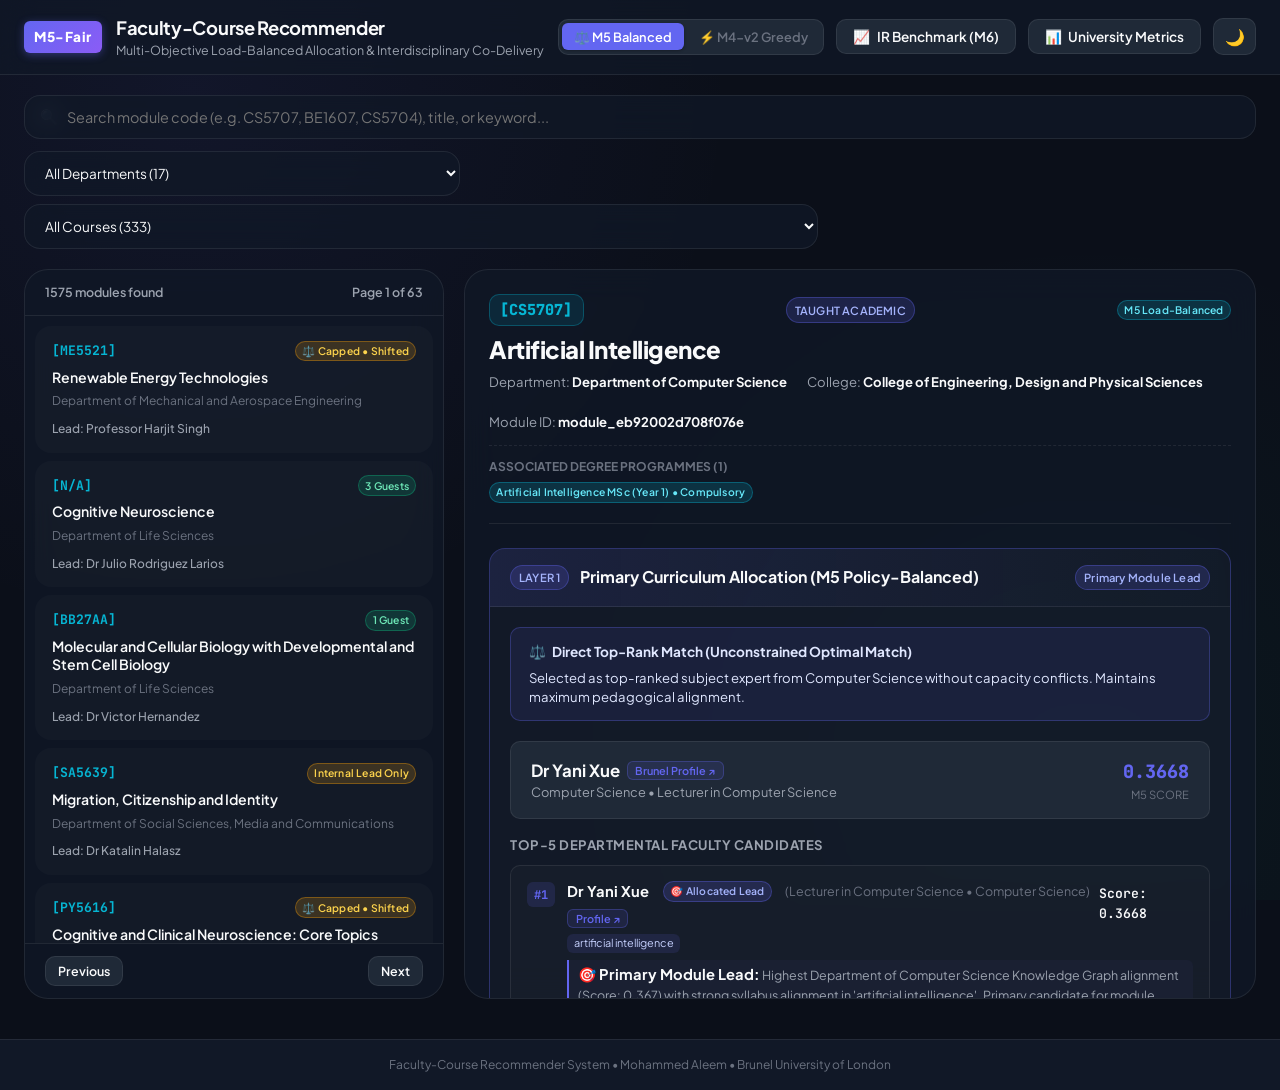
==== commit b3b8d8b2: "Implemented M6 metrics" ====
--- a/index.html
+++ b/index.html
@@ -34,6 +34,9 @@
             ⚡ M4-v2 Greedy
           </button>
         </div>
+        <button id="toggle-m6-btn" class="btn btn-secondary" title="M6: Formal Information Retrieval Benchmark & Statistical Reliability">
+          <span class="icon">📈</span> IR Benchmark (M6)
+        </button>
         <button id="toggle-stats-btn" class="btn btn-secondary">
           <span class="icon">📊</span> University Metrics
         </button>
@@ -148,13 +151,142 @@
     </section>
   </main>
 
+  <!-- M6 Benchmark & Statistical Reliability Modal -->
+  <div id="m6-modal" class="modal-overlay hidden">
+    <div class="modal-container benchmark-modal">
+      <div class="modal-header">
+        <div class="modal-title-group">
+          <div class="badge badge-accent">M6 Benchmark</div>
+          <h2>Formal Information Retrieval &amp; Statistical Reliability Benchmark</h2>
+          <p class="modal-subtitle">Comparative Evaluation across Ablation Spectrum (M0 → M1 → M2 → M3 → M4-v2 → M5) on Verified Ground-Truth (N=178)</p>
+        </div>
+        <button id="close-m6-modal-btn" class="modal-close-btn" title="Close Benchmark Modal">✕</button>
+      </div>
+
+      <div class="modal-body">
+        <!-- Sub-Navigation Tabs -->
+        <div class="benchmark-nav-tabs">
+          <button class="bench-tab-btn active" data-tab="tab-ir-table">📊 1. Multi-Model IR Benchmark</button>
+          <button class="bench-tab-btn" data-tab="tab-significance">🔬 2. Pairwise Hypothesis Tests (p-values)</button>
+          <button class="bench-tab-btn" data-tab="tab-reliability">🤝 3. Inter-Rater Reliability (Kappa)</button>
+          <button class="bench-tab-btn" data-tab="tab-charts">📈 4. Publication Charts Gallery</button>
+        </div>
+
+        <!-- Tab 1: Multi-Model IR Benchmark -->
+        <div id="tab-ir-table" class="bench-tab-content active">
+          <div class="benchmark-summary-banner">
+            <div class="banner-stat">
+              <span class="stat-num">N = 178</span>
+              <span class="stat-desc">Common Taught Modules Evaluated</span>
+            </div>
+            <div class="banner-stat">
+              <span class="stat-num">B = 2,000</span>
+              <span class="stat-desc">Bootstrap Resamples for 95% CI</span>
+            </div>
+            <div class="banner-stat highlight">
+              <span class="stat-num">+235.0%</span>
+              <span class="stat-desc">NDCG@5 Jump from TF-IDF (M0) to Neural (M2)</span>
+            </div>
+            <div class="banner-stat highlight-green">
+              <span class="stat-num">99.4%</span>
+              <span class="stat-desc">NDCG Retention in Balanced M5 vs Greedy</span>
+            </div>
+          </div>
+
+          <div class="table-responsive">
+            <table class="benchmark-table" id="benchmark-ir-table">
+              <thead>
+                <tr>
+                  <th>Model Architecture</th>
+                  <th>NDCG@5 (95% CI)</th>
+                  <th>Precision@1 (Strict)</th>
+                  <th>Precision@5 (Strict)</th>
+                  <th>MRR (Strict)</th>
+                  <th>MAP@5 (Strict)</th>
+                  <th>Mean Relevance</th>
+                </tr>
+              </thead>
+              <tbody id="benchmark-ir-tbody">
+                <!-- Dynamically Populated by JavaScript -->
+              </tbody>
+            </table>
+          </div>
+          <div class="table-legend">
+            <p><strong>Relevance Grading:</strong> <em>r = 2</em> (Verified Ground-Truth Instructor), <em>r = 1</em> (Qualified Same-Department Subject Expert, Sim ≥ 0.30), <em>r = 0</em> (Unrelated/Non-Departmental).</p>
+          </div>
+        </div>
+
+        <!-- Tab 2: Pairwise Significance -->
+        <div id="tab-significance" class="bench-tab-content">
+          <div class="section-intro">
+            <p>Non-parametric Wilcoxon signed-rank and Paired Student's t-tests establishing whether improvements between ablation stages are statistically significant (&alpha; = 0.05).</p>
+          </div>
+          <div class="table-responsive">
+            <table class="benchmark-table" id="benchmark-sig-table">
+              <thead>
+                <tr>
+                  <th>Ablation Transition</th>
+                  <th>Metric Evaluated</th>
+                  <th>Baseline &rarr; Proposed</th>
+                  <th>Relative Gain</th>
+                  <th>p-value</th>
+                  <th>Cohen's d</th>
+                  <th>Statistical Significance</th>
+                </tr>
+              </thead>
+              <tbody id="benchmark-sig-tbody">
+                <!-- Dynamically Populated by JavaScript -->
+              </tbody>
+            </table>
+          </div>
+        </div>
+
+        <!-- Tab 3: Inter-Rater Reliability -->
+        <div id="tab-reliability" class="bench-tab-content">
+          <div class="reliability-grid" id="reliability-summary-container">
+            <!-- Dynamically Populated by JavaScript -->
+          </div>
+        </div>
+
+        <!-- Tab 4: Charts Gallery -->
+        <div id="tab-charts" class="bench-tab-content">
+          <div class="charts-gallery-grid">
+            <div class="chart-gallery-card">
+              <h4>Ablation Metric Progression (M0 &rarr; M5)</h4>
+              <p class="chart-caption">Grouped bar comparison of NDCG@5, P@1, P@5, MRR, and MAP across all model tiers.</p>
+              <div class="chart-image-wrap">
+                <img src="data/charts/ir_metrics_progression_m0_to_m5.png" alt="IR Metrics Progression" class="gallery-img">
+              </div>
+            </div>
+
+            <div class="chart-gallery-card">
+              <h4>NDCG@5 with 95% Non-Parametric Bootstrap CI</h4>
+              <p class="chart-caption">Mean ranking quality with empirical 95% confidence intervals (B=2000 resamples).</p>
+              <div class="chart-image-wrap">
+                <img src="data/charts/ndcg_confidence_intervals.png" alt="NDCG Confidence Intervals" class="gallery-img">
+              </div>
+            </div>
+
+            <div class="chart-gallery-card full-width-card">
+              <h4>Multi-Dimensional Performance Radar Comparison</h4>
+              <p class="chart-caption">Comprehensive trade-off comparison between lexical, semantic, KG, and capacity-balanced architectures.</p>
+              <div class="chart-image-wrap radar-wrap">
+                <img src="data/charts/radar_ablation_comparison.png" alt="Radar Ablation Comparison" class="gallery-img">
+              </div>
+            </div>
+          </div>
+        </div>
+      </div>
+    </div>
+  </div>
+
   <footer class="app-footer">
     <div class="footer-container">
       <p>Faculty-Course Recommender System &bull; Mohammed Aleem &bull; Brunel University of London</p>
     </div>
   </footer>
 
-  <script src="js/app.js?v=3"></script>
+  <script src="js/app.js?v=4"></script>
 </body>
 
 </html>
--- a/css/style.css
+++ b/css/style.css
@@ -1084,6 +1084,440 @@
   margin-top: 0.2rem;
 }
 
+/* Modal Overlay & Benchmark Container */
+.modal-overlay {
+  position: fixed;
+  top: 0;
+  left: 0;
+  width: 100vw;
+  height: 100vh;
+  background: rgba(15, 23, 42, 0.85);
+  backdrop-filter: blur(8px);
+  -webkit-backdrop-filter: blur(8px);
+  z-index: 9999;
+  display: flex;
+  justify-content: center;
+  align-items: center;
+  padding: 1.5rem;
+  opacity: 1;
+  visibility: visible;
+  transition: all 0.25s ease-in-out;
+}
+
+.modal-overlay.hidden {
+  opacity: 0;
+  visibility: hidden;
+  pointer-events: none;
+}
+
+.modal-container.benchmark-modal {
+  background: var(--bg-card);
+  border: 1px solid var(--border-color);
+  border-radius: var(--radius-lg);
+  box-shadow: 0 25px 50px -12px rgba(0, 0, 0, 0.5);
+  width: 100%;
+  max-width: 1200px;
+  max-height: 90vh;
+  display: flex;
+  flex-direction: column;
+  overflow: hidden;
+  animation: modalSlideUp 0.3s cubic-bezier(0.16, 1, 0.3, 1);
+}
+
+@keyframes modalSlideUp {
+  from {
+    transform: translateY(24px) scale(0.98);
+    opacity: 0;
+  }
+  to {
+    transform: translateY(0) scale(1);
+    opacity: 1;
+  }
+}
+
+.modal-header {
+  padding: 1.25rem 1.75rem;
+  border-bottom: 1px solid var(--border-color);
+  display: flex;
+  justify-content: space-between;
+  align-items: flex-start;
+  background: var(--bg-secondary);
+}
+
+.modal-title-group h2 {
+  font-size: 1.25rem;
+  font-weight: 800;
+  color: var(--text-primary);
+  margin: 0.3rem 0 0.2rem;
+}
+
+.modal-subtitle {
+  font-size: 0.8rem;
+  color: var(--text-muted);
+}
+
+.modal-close-btn {
+  background: var(--bg-input);
+  border: 1px solid var(--border-color);
+  color: var(--text-secondary);
+  font-size: 1.1rem;
+  width: 2rem;
+  height: 2rem;
+  border-radius: 50%;
+  display: flex;
+  align-items: center;
+  justify-content: center;
+  cursor: pointer;
+  transition: all 0.2s ease;
+}
+
+.modal-close-btn:hover {
+  background: var(--accent-primary);
+  color: #ffffff;
+  border-color: var(--accent-primary);
+}
+
+.modal-body {
+  padding: 1.5rem 1.75rem;
+  overflow-y: auto;
+  flex: 1;
+  display: flex;
+  flex-direction: column;
+  gap: 1.25rem;
+}
+
+/* Benchmark Nav Tabs */
+.benchmark-nav-tabs {
+  display: flex;
+  gap: 0.5rem;
+  border-bottom: 1px solid var(--border-color);
+  padding-bottom: 0.75rem;
+  flex-wrap: wrap;
+}
+
+.bench-tab-btn {
+  background: var(--bg-input);
+  border: 1px solid var(--border-color);
+  color: var(--text-secondary);
+  padding: 0.5rem 1rem;
+  border-radius: var(--radius-md);
+  font-size: 0.82rem;
+  font-weight: 600;
+  cursor: pointer;
+  transition: all 0.2s ease;
+}
+
+.bench-tab-btn:hover {
+  background: var(--bg-hover);
+  color: var(--text-primary);
+}
+
+.bench-tab-btn.active {
+  background: var(--accent-primary);
+  color: #ffffff;
+  border-color: var(--accent-primary);
+  box-shadow: 0 4px 12px rgba(99, 102, 241, 0.35);
+}
+
+.bench-tab-content {
+  display: none;
+}
+
+.bench-tab-content.active {
+  display: block;
+  animation: fadeIn 0.25s ease-in-out;
+}
+
+@keyframes fadeIn {
+  from { opacity: 0; }
+  to { opacity: 1; }
+}
+
+/* Benchmark Summary Banner */
+.benchmark-summary-banner {
+  display: grid;
+  grid-template-columns: repeat(auto-fit, minmax(220px, 1fr));
+  gap: 1rem;
+  margin-bottom: 1.25rem;
+}
+
+.banner-stat {
+  background: var(--bg-input);
+  border: 1px solid var(--border-color);
+  padding: 0.85rem 1rem;
+  border-radius: var(--radius-md);
+  display: flex;
+  flex-direction: column;
+  gap: 0.2rem;
+}
+
+.banner-stat.highlight {
+  background: linear-gradient(135deg, rgba(99, 102, 241, 0.15), rgba(99, 102, 241, 0.05));
+  border-color: rgba(99, 102, 241, 0.4);
+}
+
+.banner-stat.highlight-green {
+  background: linear-gradient(135deg, rgba(16, 185, 129, 0.15), rgba(16, 185, 129, 0.05));
+  border-color: rgba(16, 185, 129, 0.4);
+}
+
+.stat-num {
+  font-size: 1.4rem;
+  font-weight: 800;
+  font-family: 'JetBrains Mono', monospace;
+  color: var(--text-primary);
+}
+
+.banner-stat.highlight .stat-num {
+  color: #818cf8;
+}
+
+.banner-stat.highlight-green .stat-num {
+  color: #34d399;
+}
+
+.stat-desc {
+  font-size: 0.75rem;
+  color: var(--text-muted);
+}
+
+/* Benchmark Tables */
+.table-responsive {
+  overflow-x: auto;
+  border: 1px solid var(--border-color);
+  border-radius: var(--radius-md);
+  background: var(--bg-input);
+}
+
+.benchmark-table {
+  width: 100%;
+  border-collapse: collapse;
+  font-size: 0.82rem;
+  text-align: left;
+}
+
+.benchmark-table th {
+  background: var(--bg-secondary);
+  color: var(--text-secondary);
+  font-weight: 700;
+  padding: 0.75rem 0.9rem;
+  border-bottom: 1px solid var(--border-color);
+  white-space: nowrap;
+}
+
+.benchmark-table td {
+  padding: 0.7rem 0.9rem;
+  border-bottom: 1px solid var(--border-color);
+  color: var(--text-secondary);
+}
+
+.benchmark-table tbody tr:hover {
+  background: var(--bg-hover);
+}
+
+.highlight-row-m5 {
+  background: rgba(16, 185, 129, 0.06);
+}
+
+.highlight-row-m4 {
+  background: rgba(99, 102, 241, 0.06);
+}
+
+.model-name-cell {
+  color: var(--text-primary);
+  display: flex;
+  align-items: center;
+  gap: 0.5rem;
+}
+
+.metric-score-wrap {
+  display: flex;
+  align-items: center;
+  gap: 0.4rem;
+}
+
+.metric-primary {
+  font-weight: 700;
+  font-family: 'JetBrains Mono', monospace;
+}
+
+.score-high {
+  color: #34d399;
+}
+
+.score-low {
+  color: #94a3b8;
+}
+
+.ci-pill {
+  font-size: 0.68rem;
+  font-family: 'JetBrains Mono', monospace;
+  background: var(--bg-secondary);
+  border: 1px solid var(--border-color);
+  padding: 0.1rem 0.35rem;
+  border-radius: var(--radius-sm);
+  color: var(--text-muted);
+}
+
+.metric-num {
+  font-family: 'JetBrains Mono', monospace;
+  font-weight: 500;
+}
+
+.gain-pos {
+  color: #34d399;
+  font-weight: 700;
+  font-family: 'JetBrains Mono', monospace;
+}
+
+.gain-neg {
+  color: #f87171;
+  font-weight: 700;
+  font-family: 'JetBrains Mono', monospace;
+}
+
+.gain-zero {
+  color: var(--text-muted);
+  font-family: 'JetBrains Mono', monospace;
+}
+
+.sig-badge {
+  display: inline-block;
+  font-size: 0.7rem;
+  font-weight: 700;
+  padding: 0.2rem 0.5rem;
+  border-radius: var(--radius-sm);
+}
+
+.sig-yes {
+  background: rgba(16, 185, 129, 0.15);
+  color: #34d399;
+  border: 1px solid rgba(16, 185, 129, 0.3);
+}
+
+.sig-no {
+  background: rgba(148, 163, 184, 0.1);
+  color: #94a3b8;
+  border: 1px solid rgba(148, 163, 184, 0.2);
+}
+
+.table-legend {
+  margin-top: 0.75rem;
+  font-size: 0.75rem;
+  color: var(--text-muted);
+}
+
+/* Reliability Cards */
+.reliability-grid {
+  display: grid;
+  grid-template-columns: repeat(auto-fit, minmax(300px, 1fr));
+  gap: 1.25rem;
+}
+
+.reliability-card {
+  background: var(--bg-input);
+  border: 1px solid var(--border-color);
+  border-radius: var(--radius-lg);
+  padding: 1.5rem;
+  display: flex;
+  flex-direction: column;
+  gap: 0.6rem;
+}
+
+.reliability-card .card-icon {
+  font-size: 1.8rem;
+}
+
+.reliability-card h3 {
+  font-size: 1rem;
+  font-weight: 700;
+  color: var(--text-primary);
+}
+
+.kappa-value {
+  font-size: 2.2rem;
+  font-weight: 800;
+  font-family: 'JetBrains Mono', monospace;
+  color: #818cf8;
+}
+
+.kappa-badge {
+  display: inline-block;
+  align-self: flex-start;
+  background: rgba(99, 102, 241, 0.15);
+  color: #a5b4fc;
+  border: 1px solid rgba(99, 102, 241, 0.3);
+  font-size: 0.75rem;
+  font-weight: 600;
+  padding: 0.2rem 0.6rem;
+  border-radius: var(--radius-sm);
+}
+
+.card-meta {
+  margin-top: 0.5rem;
+  padding-top: 0.75rem;
+  border-top: 1px solid var(--border-color);
+  display: flex;
+  flex-direction: column;
+  gap: 0.35rem;
+  font-size: 0.78rem;
+  color: var(--text-muted);
+}
+
+/* Charts Gallery */
+.charts-gallery-grid {
+  display: grid;
+  grid-template-columns: repeat(auto-fit, minmax(480px, 1fr));
+  gap: 1.25rem;
+}
+
+.chart-gallery-card {
+  background: var(--bg-input);
+  border: 1px solid var(--border-color);
+  border-radius: var(--radius-lg);
+  padding: 1.25rem;
+  display: flex;
+  flex-direction: column;
+  gap: 0.5rem;
+}
+
+.chart-gallery-card.full-width-card {
+  grid-column: 1 / -1;
+}
+
+.chart-gallery-card h4 {
+  font-size: 0.95rem;
+  font-weight: 700;
+  color: var(--text-primary);
+}
+
+.chart-caption {
+  font-size: 0.75rem;
+  color: var(--text-muted);
+}
+
+.chart-image-wrap {
+  border-radius: var(--radius-md);
+  overflow: hidden;
+  background: #ffffff;
+  border: 1px solid var(--border-color);
+  margin-top: 0.5rem;
+  display: flex;
+  justify-content: center;
+  align-items: center;
+}
+
+.gallery-img {
+  width: 100%;
+  height: auto;
+  display: block;
+  transition: transform 0.2s ease;
+}
+
+.gallery-img:hover {
+  transform: scale(1.02);
+}
+
 /* Footer */
 .app-footer {
   border-top: 1px solid var(--border-color);
@@ -1094,3 +1528,4 @@
   color: var(--text-muted);
 }
 
+
